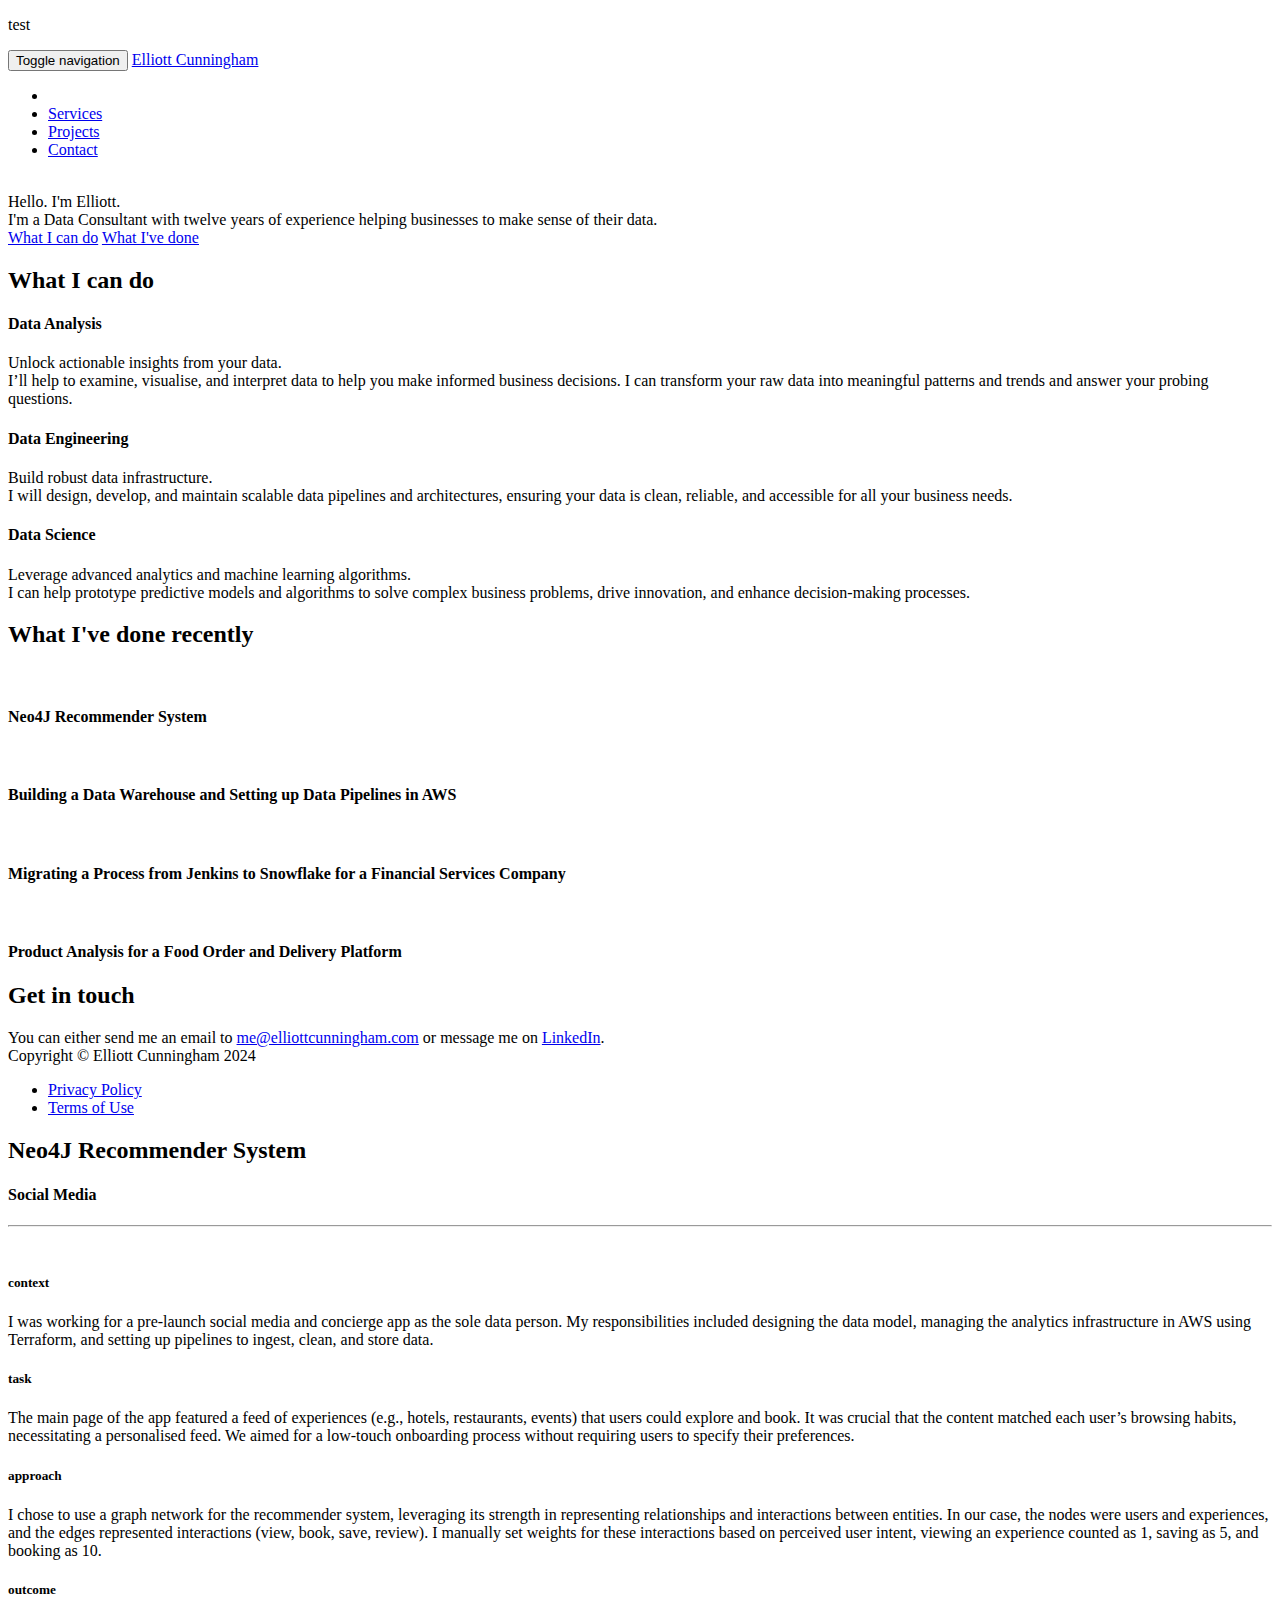
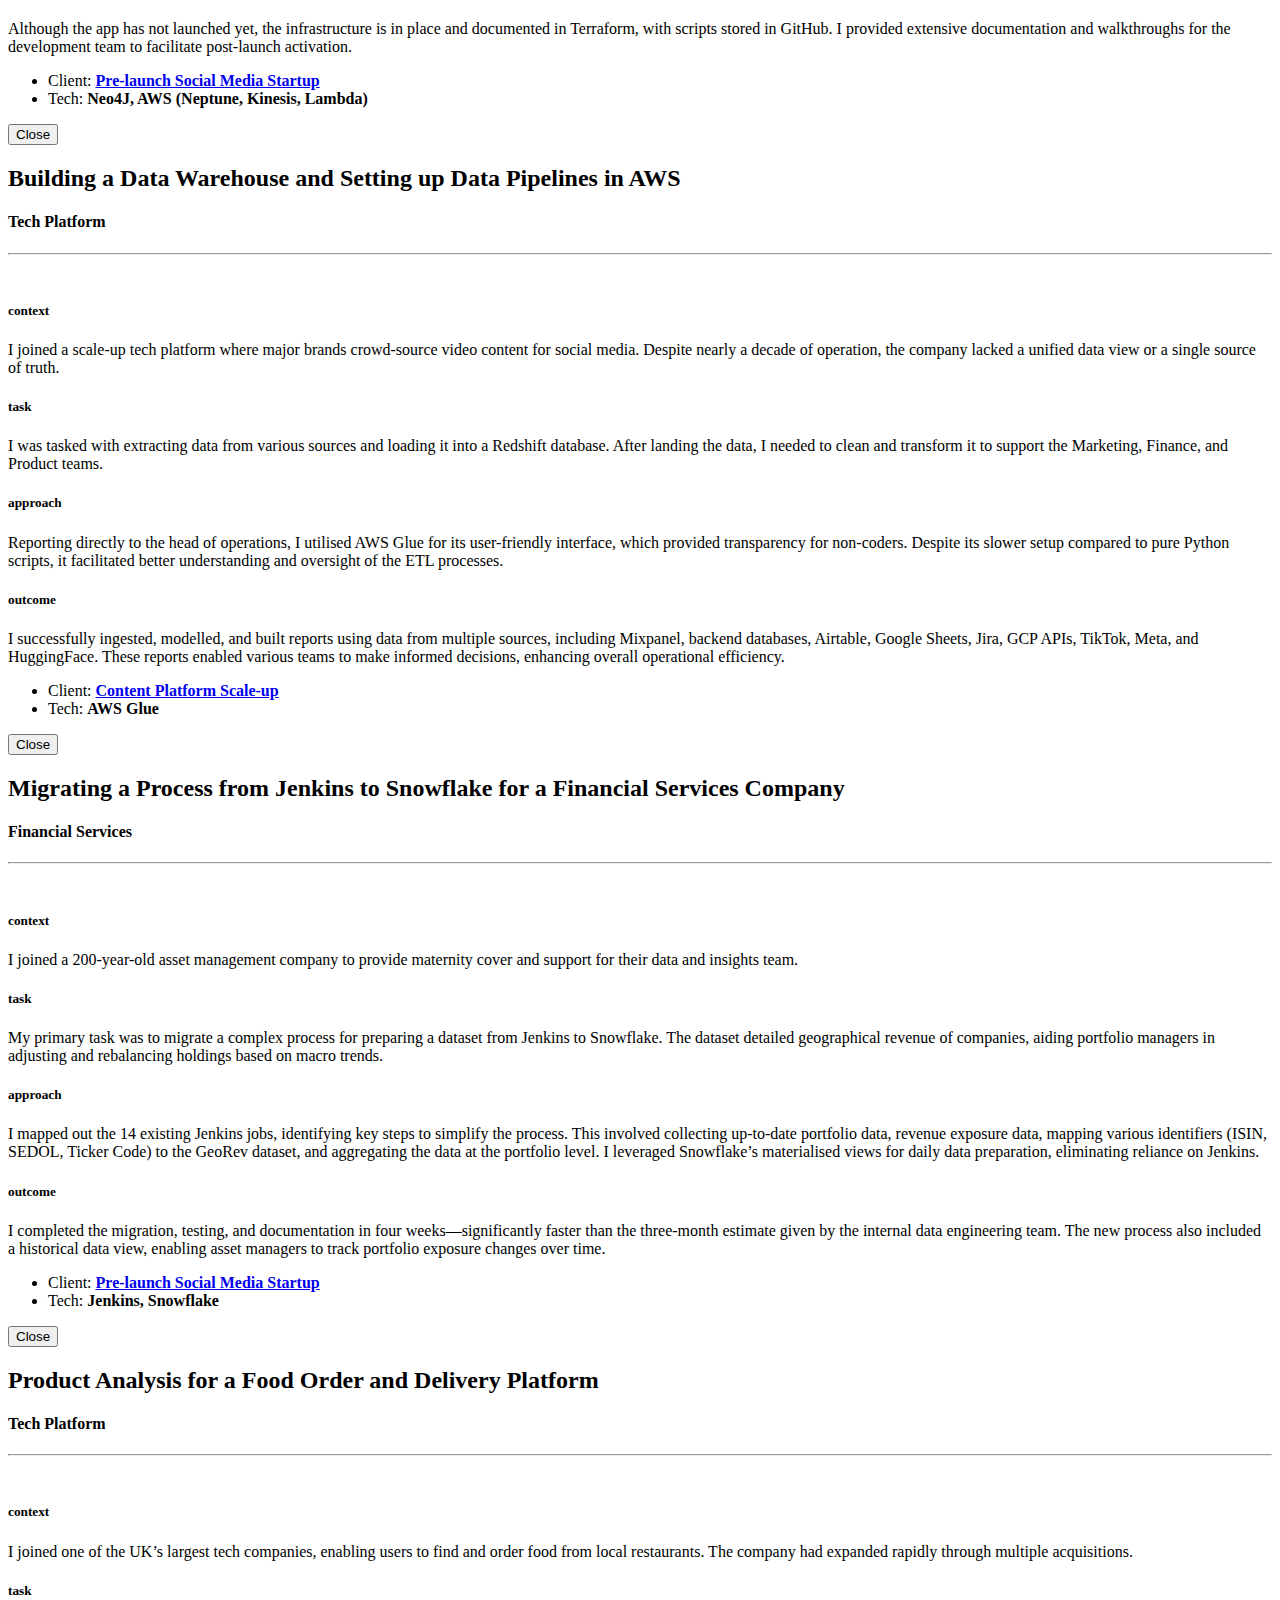
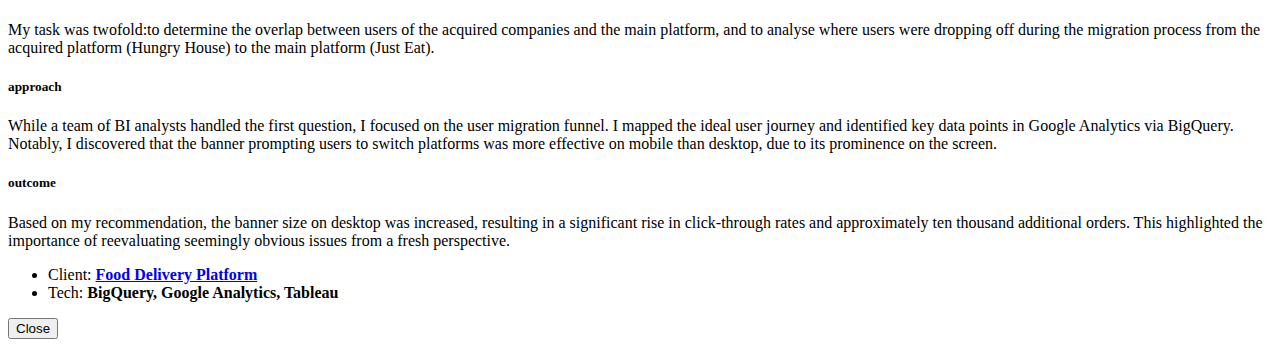
==== 2021/03/15/project-3/index.html @ 01ea959c "migrated to new site" ====
<!DOCTYPE html>
<html>
  <p>test</p>

  <head>
    <meta charset="utf-8">
    <meta http-equiv="X-UA-Compatible" content="IE=edge">
    <title>Product Analysis for a Food Order and Delivery Platform</title>
    <meta name="viewport" content="width=device-width">
    <meta name="description" content="London based Data Consultant">
    <link rel="canonical" href="http://localhost:4000/my-jekyll-site/2021/03/15/project-3/">


    <!-- Custom CSS & Bootstrap Core CSS - Uses Bootswatch Flatly Theme: http://bootswatch.com/flatly/ -->
    <link rel="stylesheet" href="/my-jekyll-site/style.css">

    <!-- Custom Fonts -->
    <link rel="stylesheet" href="/my-jekyll-site/css/font-awesome/css/font-awesome.min.css">
    <link rel="preconnect" href="https://fonts.googleapis.com">
    <link rel="preconnect" href="https://fonts.gstatic.com" crossorigin>
    <link href="https://fonts.googleapis.com/css2?family=Kaushan+Script&display=swap" rel="stylesheet">
    <link href="https://fonts.googleapis.com/css2?family=Anton&family=Rubik+Mono+One&display=swap" rel="stylesheet">
    <link href="https://fonts.googleapis.com/css?family=Montserrat:400,700" rel="stylesheet" type="text/css">
    <link href='https://fonts.googleapis.com/css?family=Kaushan+Script' rel='stylesheet' type='text/css'>
    <link href="https://fonts.googleapis.com/css?family=Lato:400,700,400italic,700italic" rel="stylesheet" type="text/css">
    <link href='https://fonts.googleapis.com/css?family=Droid+Serif:400,700,400italic,700italic' rel='stylesheet' type='text/css'>
    <link href='https://fonts.googleapis.com/css?family=Roboto+Slab:400,100,300,700' rel='stylesheet' type='text/css'>

    <!-- HTML5 Shim and Respond.js IE8 support of HTML5 elements and media queries -->
    <!-- WARNING: Respond.js doesn't work if you view the page via file:// -->
    <!--[if lt IE 9]>
        <script src="https://oss.maxcdn.com/libs/html5shiv/3.7.0/html5shiv.js"></script>
        <script src="https://oss.maxcdn.com/libs/respond.js/1.4.2/respond.min.js"></script>
    <![endif]-->
</head>



    <body id="page-top" class="index">

    <!-- Navigation -->
    <nav class="navbar navbar-default navbar-fixed-top">
        <div class="container">
            <!-- Brand and toggle get grouped for better mobile display -->
            <div class="navbar-header page-scroll">
                <button type="button" class="navbar-toggle" data-toggle="collapse" data-target="#bs-example-navbar-collapse-1">
                    <span class="sr-only">Toggle navigation</span>
                    <span class="icon-bar"></span>
                    <span class="icon-bar"></span>
                    <span class="icon-bar"></span>
                </button>
                <a class="navbar-brand page-scroll" href="#page-top">Elliott Cunningham</a>
            </div>

            <!-- Collect the nav links, forms, and other content for toggling -->
            <div class="collapse navbar-collapse" id="bs-example-navbar-collapse-1">
                <ul class="nav navbar-nav navbar-right">
                    <li class="hidden">
                        <a href="#page-top"></a>
                    </li>
                    <li>
                        <a class="page-scroll" href="#services">Services</a>
                    </li>
                    <li>
                        <a class="page-scroll" href="#portfolio">Projects</a>
                    </li>
                    <li>
                        <a class="page-scroll" href="#contact">Contact</a>
                    </li>
                </ul>
            </div>
            <!-- /.navbar-collapse -->
        </div>
        <!-- /.container-fluid -->
    </nav>

    <!-- Header -->
    <header class="bg-light-gray">
        <div class="container">
            <div class="intro-block">
                <div class="col sqs-col-12 span-12">
                    <div class="col-xs-4">
                        <!-- Your first column here -->
                        <img src="img/me.jpg" class="intro-image img-responsive img-centered" alt="">

                      </div>
                      <div class="col-xs-8">
                        <div class="intro-lead-in">Hello. I'm Elliott.</div>
                        <div class="intro-body-text">I'm a Data Consultant with twelve years of experience helping businesses to make sense of their data.</div>

                      </div>

                </div>
                <a href="#services" class="page-scroll btn btn-xl">What I can do</a>
                <a href="#portfolio" class="page-scroll btn btn-xl">What I've done</a>
            </div>
        </div>
    </header>
<!--
        
          
        
          
        
          
        
 -->


    <!-- Services Section -->
    <section id="services">
        <div class="container">
            <div class="row">
                <div class="col-lg-12 text-center">
                    <h2 class="section-heading">What I can do</h2>
                </div>
            </div>
            <div class="row text-center">
                <div class="col-md-4">
                    <span class="fa-stack fa-4x icon-graph">
                    </span>
                    <h4 class="service-heading">Data Analysis</h4>
                    <p class="text-muted">Unlock actionable insights from your data. <br>I’ll help to examine, visualise, and interpret data to help you make informed business decisions. I can transform your raw data into meaningful patterns and trends and answer your probing questions.</p>
                </div>
                <div class="col-md-4">
                    <span class="fa-stack fa-4x icon-cog">
                    </span>
                    <h4 class="service-heading">Data Engineering</h4>
                    <p class="text-muted">Build robust data infrastructure.  <br>I will design, develop, and maintain scalable data pipelines and architectures, ensuring your data is clean, reliable, and accessible for all your business needs.</p>
                </div>
                <div class="col-md-4">
                    <span class="fa-stack fa-4x icon-flask">
                    </span>
                    <h4 class="service-heading">Data Science</h4>
                    <p class="text-muted">Leverage advanced analytics and machine learning algorithms.  <br>I can help prototype predictive models and algorithms to solve complex business problems, drive innovation, and enhance decision-making processes.</p>
                </div>
            </div>
        </div>
    </section>
    <!-- Portfolio Grid Section -->
    <section id="portfolio" class="bg-light-gray">
        <div class="container">
            <div class="row">
                <div class="col-lg-12 text-center">
                    <h2 class="section-heading">What I've done recently</h2>
                </div>
            </div>
            <div class="row">
            
                <div class="col-md-4 col-sm-6 portfolio-item">
                    <a href="#portfolioModal1" class="portfolio-link" data-toggle="modal">
                        <div class="portfolio-hover">
                            <div class="portfolio-hover-content">
                                <i class="fa fa-plus fa-3x"></i>
                            </div>
                        </div>
                        <img src="img/portfolio/abstract-a.webp" class="img-responsive img-centered" alt="">
                    </a>
                    <div class="portfolio-caption">
                        <h4>Neo4J Recommender System</h4>
                        <p class="text-muted"></p>
                    </div>
                </div>
            
                <div class="col-md-4 col-sm-6 portfolio-item">
                    <a href="#portfolioModal2" class="portfolio-link" data-toggle="modal">
                        <div class="portfolio-hover">
                            <div class="portfolio-hover-content">
                                <i class="fa fa-plus fa-3x"></i>
                            </div>
                        </div>
                        <img src="img/portfolio/abstract-b.webp" class="img-responsive img-centered" alt="">
                    </a>
                    <div class="portfolio-caption">
                        <h4>Building a Data Warehouse and Setting up Data Pipelines in AWS</h4>
                        <p class="text-muted"></p>
                    </div>
                </div>
            
                <div class="col-md-4 col-sm-6 portfolio-item">
                    <a href="#portfolioModal4" class="portfolio-link" data-toggle="modal">
                        <div class="portfolio-hover">
                            <div class="portfolio-hover-content">
                                <i class="fa fa-plus fa-3x"></i>
                            </div>
                        </div>
                        <img src="img/portfolio/abstract-d.webp" class="img-responsive img-centered" alt="">
                    </a>
                    <div class="portfolio-caption">
                        <h4>Migrating a Process from Jenkins to Snowflake for a Financial Services Company</h4>
                        <p class="text-muted"></p>
                    </div>
                </div>
            
                <div class="col-md-4 col-sm-6 portfolio-item">
                    <a href="#portfolioModal3" class="portfolio-link" data-toggle="modal">
                        <div class="portfolio-hover">
                            <div class="portfolio-hover-content">
                                <i class="fa fa-plus fa-3x"></i>
                            </div>
                        </div>
                        <img src="img/portfolio/abstract-c.webp" class="img-responsive img-centered" alt="">
                    </a>
                    <div class="portfolio-caption">
                        <h4>Product Analysis for a Food Order and Delivery Platform</h4>
                        <p class="text-muted"></p>
                    </div>
                </div>
            
            </div>
        </div>
    </section>

    <section id="contact">
        <div class="container">
            <div class="row">
                <div class="col-lg-12 text-center">
                    <h2 class="section-heading">Get in touch</h2>
                </div>
            </div>
            <div class="row contact-details">
                <div>
                    You can either send me an email to <a href="mailto:me@elliottcunningham.com" target="_blank">me@elliottcunningham.com</a>
                    or message me on 
                <a href="https://www.linkedin.com/in/cunninghamelliott/" target="_blank">LinkedIn</a>. 
                </div>
            </div>
        </div>
    </section>

      <footer>
        <div class="container">
            <div class="row">
                <div class="col-md-4">
                    <span class="copyright">Copyright &copy; Elliott Cunningham 2024</span>
                </div>
                <div class="col-md-4">
                    <ul class="list-inline social-buttons">
                        
                    </ul>
                </div>
                <div class="col-md-4">
                    <ul class="list-inline quicklinks">
                        <li><a href="#">Privacy Policy</a>
                        </li>
                        <li><a href="#">Terms of Use</a>
                        </li>
                    </ul>
                </div>
            </div>
        </div>
    </footer>

     <!-- Portfolio Modals -->
 
    <div class="portfolio-modal modal fade" id="portfolioModal1" tabindex="-1" role="dialog" aria-hidden="true">
        <div class="modal-content">
            <div class="close-modal" data-dismiss="modal">
                <div class="lr">
                    <div class="rl">
                    </div>
                </div>
            </div>
            <div class="container">
                <div class="row">
                    <div class="col-lg-8 col-lg-offset-2">
                        <div class="modal-body">
                            <h2>Neo4J Recommender System</h2>
                            <h4>Social Media</h4>
                            <hr class="star-primary">
                            <img src="img/portfolio/abstract-a.webp" class="img-responsive img-centered" alt="">
                            <h5>context</h5>
                            <p>I was working for a pre-launch social media and concierge app as the sole data person. My responsibilities included designing the data model, managing the analytics infrastructure in AWS using Terraform, and setting up pipelines to ingest, clean, and store data.</p>
                            <h5>task</h5>
                            <p>The main page of the app featured a feed of experiences (e.g., hotels, restaurants, events) that users could explore and book. It was crucial that the content matched each user’s browsing habits, necessitating a personalised feed. We aimed for a low-touch onboarding process without requiring users to specify their preferences.</p>
                            <h5>approach</h5>
                            <p>I chose to use a graph network for the recommender system, leveraging its strength in representing relationships and interactions between entities. In our case, the nodes were users and experiences, and the edges represented interactions (view, book, save, review). I manually set weights for these interactions based on perceived user intent, viewing an experience counted as 1, saving as 5, and booking as 10.</p>
                            <h5>outcome</h5>
                            <p>Although the app has not launched yet, the infrastructure is in place and documented in Terraform, with scripts stored in GitHub. I provided extensive documentation and walkthroughs for the development team to facilitate post-launch activation.</p>
                            <ul class="list-inline item-details">
                                <li>Client:
                                    <strong><a href="http://startbootstrap.com">Pre-launch Social Media Startup</a>
                                    </strong>
                                </li>
                                <li>Tech:
                                    <strong>Neo4J, AWS (Neptune, Kinesis, Lambda)</a>
                                    </strong>
                                </li>
                            </ul>
                            <button type="button" class="btn btn-default" data-dismiss="modal"><i class="fa fa-times"></i> Close</button>
                        </div>
                    </div>
                </div>
            </div>
        </div>
    </div>

    <div class="portfolio-modal modal fade" id="portfolioModal2" tabindex="-1" role="dialog" aria-hidden="true">
        <div class="modal-content">
            <div class="close-modal" data-dismiss="modal">
                <div class="lr">
                    <div class="rl">
                    </div>
                </div>
            </div>
            <div class="container">
                <div class="row">
                    <div class="col-lg-8 col-lg-offset-2">
                        <div class="modal-body">
                            <h2>Building a Data Warehouse and Setting up Data Pipelines in AWS</h2>
                            <h4>Tech Platform</h4>
                            <hr class="star-primary">
                            <img src="img/portfolio/abstract-b.webp" class="img-responsive img-centered" alt="">
                            <h5>context</h5>
                            <p>I joined a scale-up tech platform where major brands crowd-source video content for social media. Despite nearly a decade of operation, the company lacked a unified data view or a single source of truth.</p>
                            <h5>task</h5>
                            <p>I was tasked with extracting data from various sources and loading it into a Redshift database. After landing the data, I needed to clean and transform it to support the Marketing, Finance, and Product teams.</p>
                            <h5>approach</h5>
                            <p>Reporting directly to the head of operations, I utilised AWS Glue for its user-friendly interface, which provided transparency for non-coders. Despite its slower setup compared to pure Python scripts, it facilitated better understanding and oversight of the ETL processes.</p>
                            <h5>outcome</h5>
                            <p>I successfully ingested, modelled, and built reports using data from multiple sources, including Mixpanel, backend databases, Airtable, Google Sheets, Jira, GCP APIs, TikTok, Meta, and HuggingFace. These reports enabled various teams to make informed decisions, enhancing overall operational efficiency.</p>
                            <ul class="list-inline item-details">
                                <li>Client:
                                    <strong><a href="http://startbootstrap.com">Content Platform Scale-up</a>
                                    </strong>
                                </li>
                                <li>Tech:
                                    <strong>AWS Glue</a>
                                    </strong>
                                </li>
                            </ul>
                            <button type="button" class="btn btn-default" data-dismiss="modal"><i class="fa fa-times"></i> Close</button>
                        </div>
                    </div>
                </div>
            </div>
        </div>
    </div>

    <div class="portfolio-modal modal fade" id="portfolioModal4" tabindex="-1" role="dialog" aria-hidden="true">
        <div class="modal-content">
            <div class="close-modal" data-dismiss="modal">
                <div class="lr">
                    <div class="rl">
                    </div>
                </div>
            </div>
            <div class="container">
                <div class="row">
                    <div class="col-lg-8 col-lg-offset-2">
                        <div class="modal-body">
                            <h2>Migrating a Process from Jenkins to Snowflake for a Financial Services Company</h2>
                            <h4>Financial Services</h4>
                            <hr class="star-primary">
                            <img src="img/portfolio/abstract-d.webp" class="img-responsive img-centered" alt="">
                            <h5>context</h5>
                            <p>I joined a 200-year-old asset management company to provide maternity cover and support for their data and insights team.</p>
                            <h5>task</h5>
                            <p>My primary task was to migrate a complex process for preparing a dataset from Jenkins to Snowflake. The dataset detailed geographical revenue of companies, aiding portfolio managers in adjusting and rebalancing holdings based on macro trends.</p>
                            <h5>approach</h5>
                            <p>I mapped out the 14 existing Jenkins jobs, identifying key steps to simplify the process. This involved collecting up-to-date portfolio data, revenue exposure data, mapping various identifiers (ISIN, SEDOL, Ticker Code) to the GeoRev dataset, and aggregating the data at the portfolio level. I leveraged Snowflake’s materialised views for daily data preparation, eliminating reliance on Jenkins.</p>
                            <h5>outcome</h5>
                            <p>I completed the migration, testing, and documentation in four weeks—significantly faster than the three-month estimate given by the internal data engineering team. The new process also included a historical data view, enabling asset managers to track portfolio exposure changes over time.</p>
                            <ul class="list-inline item-details">
                                <li>Client:
                                    <strong><a href="http://startbootstrap.com">Pre-launch Social Media Startup</a>
                                    </strong>
                                </li>
                                <li>Tech:
                                    <strong>Jenkins, Snowflake</a>
                                    </strong>
                                </li>
                            </ul>
                            <button type="button" class="btn btn-default" data-dismiss="modal"><i class="fa fa-times"></i> Close</button>
                        </div>
                    </div>
                </div>
            </div>
        </div>
    </div>

    <div class="portfolio-modal modal fade" id="portfolioModal3" tabindex="-1" role="dialog" aria-hidden="true">
        <div class="modal-content">
            <div class="close-modal" data-dismiss="modal">
                <div class="lr">
                    <div class="rl">
                    </div>
                </div>
            </div>
            <div class="container">
                <div class="row">
                    <div class="col-lg-8 col-lg-offset-2">
                        <div class="modal-body">
                            <h2>Product Analysis for a Food Order and Delivery Platform</h2>
                            <h4>Tech Platform</h4>
                            <hr class="star-primary">
                            <img src="img/portfolio/abstract-c.webp" class="img-responsive img-centered" alt="">
                            <h5>context</h5>
                            <p>I joined one of the UK’s largest tech companies, enabling users to find and order food from local restaurants. The company had expanded rapidly through multiple acquisitions.</p>
                            <h5>task</h5>
                            <p>My task was twofold:to determine the overlap between users of the acquired companies and the main platform, and to analyse where users were dropping off during the migration process from the acquired platform (Hungry House) to the main platform (Just Eat).</p>
                            <h5>approach</h5>
                            <p>While a team of BI analysts handled the first question, I focused on the user migration funnel. I mapped the ideal user journey and identified key data points in Google Analytics via BigQuery. Notably, I discovered that the banner prompting users to switch platforms was more effective on mobile than desktop, due to its prominence on the screen.</p>
                            <h5>outcome</h5>
                            <p>Based on my recommendation, the banner size on desktop was increased, resulting in a significant rise in click-through rates and approximately ten thousand additional orders. This highlighted the importance of reevaluating seemingly obvious issues from a fresh perspective.</p>
                            <ul class="list-inline item-details">
                                <li>Client:
                                    <strong><a href="http://startbootstrap.com">Food Delivery Platform</a>
                                    </strong>
                                </li>
                                <li>Tech:
                                    <strong>BigQuery, Google Analytics, Tableau</a>
                                    </strong>
                                </li>
                            </ul>
                            <button type="button" class="btn btn-default" data-dismiss="modal"><i class="fa fa-times"></i> Close</button>
                        </div>
                    </div>
                </div>
            </div>
        </div>
    </div>


     <!-- jQuery Version 1.11.0 -->
    <script src="/my-jekyll-site/js/jquery-1.11.0.js"></script>

    <!-- Bootstrap Core JavaScript -->
    <script src="/my-jekyll-site/js/bootstrap.min.js"></script>

    <!-- Plugin JavaScript -->
    <script src="/my-jekyll-site/js/jquery.easing.min.js"></script>
    <script src="/my-jekyll-site/js/classie.js"></script>
    <script src="/my-jekyll-site/js/cbpAnimatedHeader.js"></script>

    <!-- Contact Form JavaScript -->
    <script src="/my-jekyll-site/js/jqBootstrapValidation.js"></script>
    <script src="/my-jekyll-site/js/contact_me.js"></script>

    <!-- Custom Theme JavaScript -->
    <script src="/my-jekyll-site/js/agency.js"></script>


    </body>
</html>
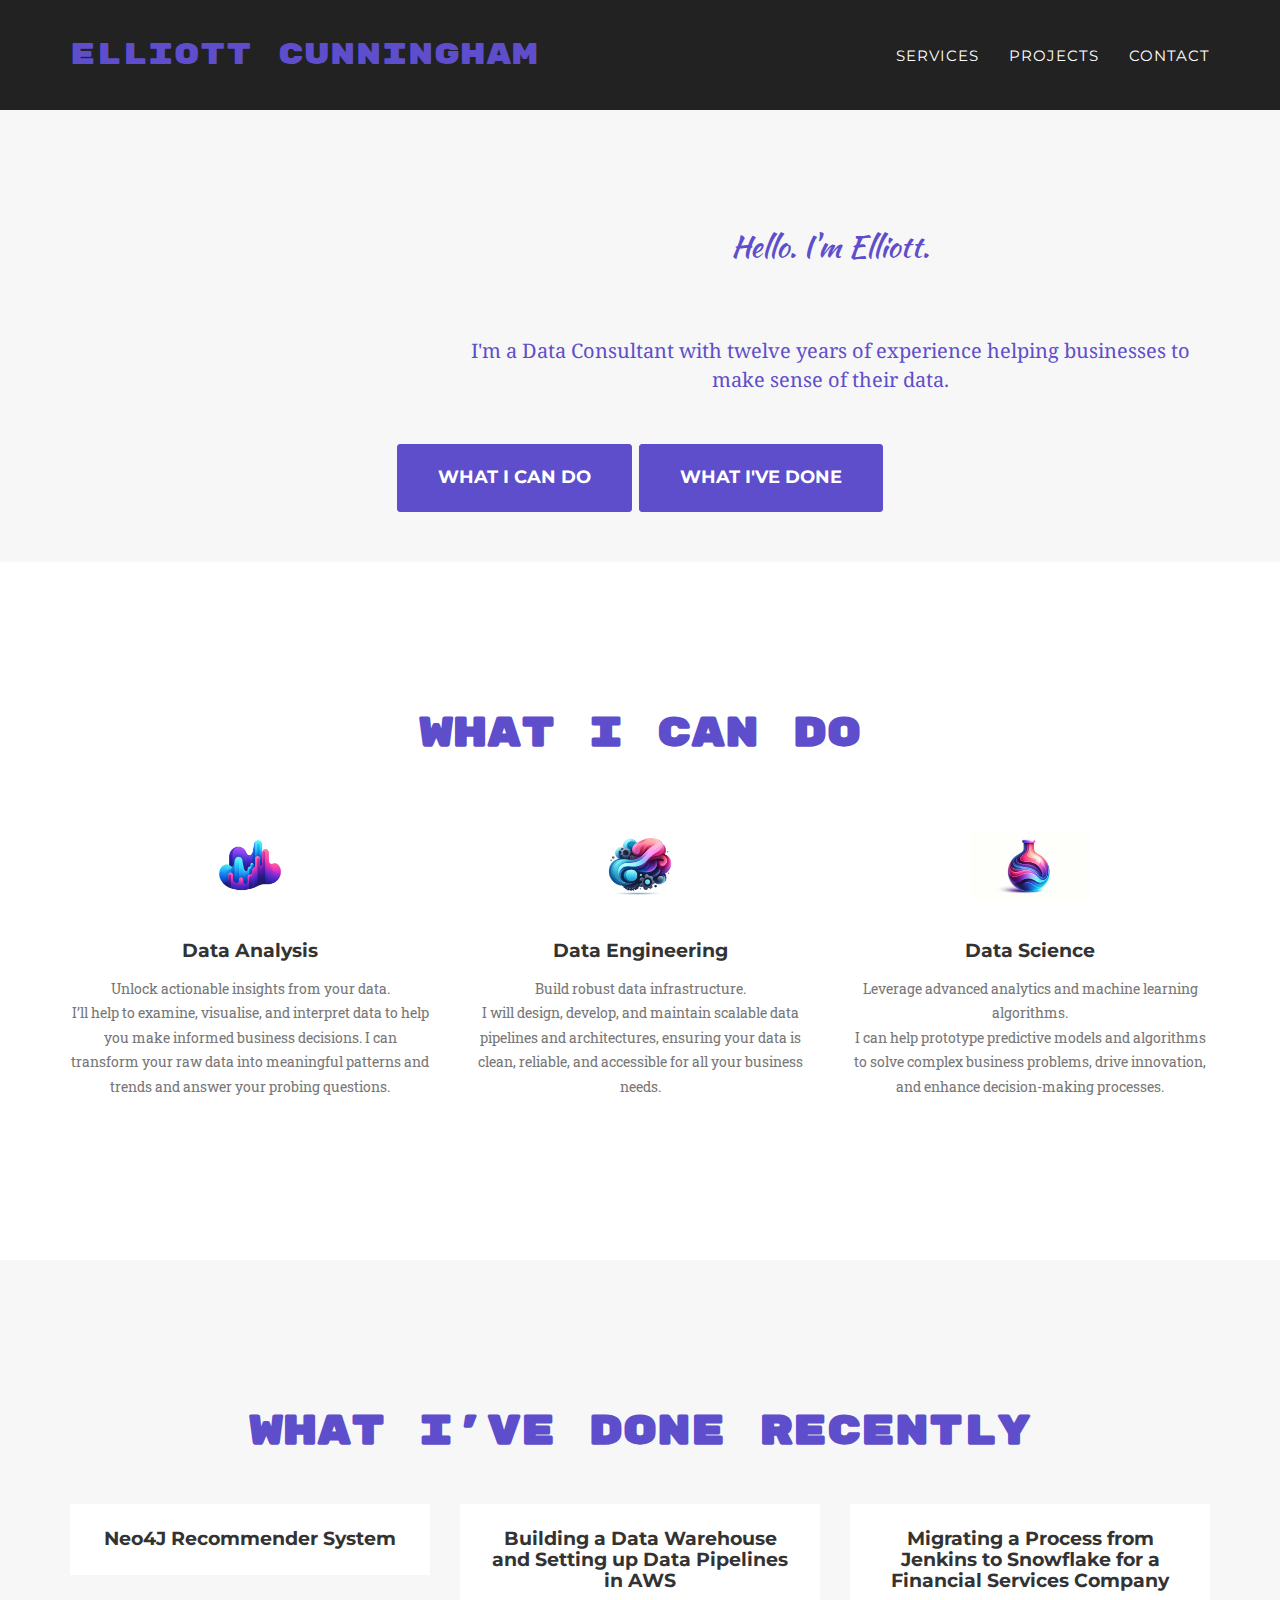
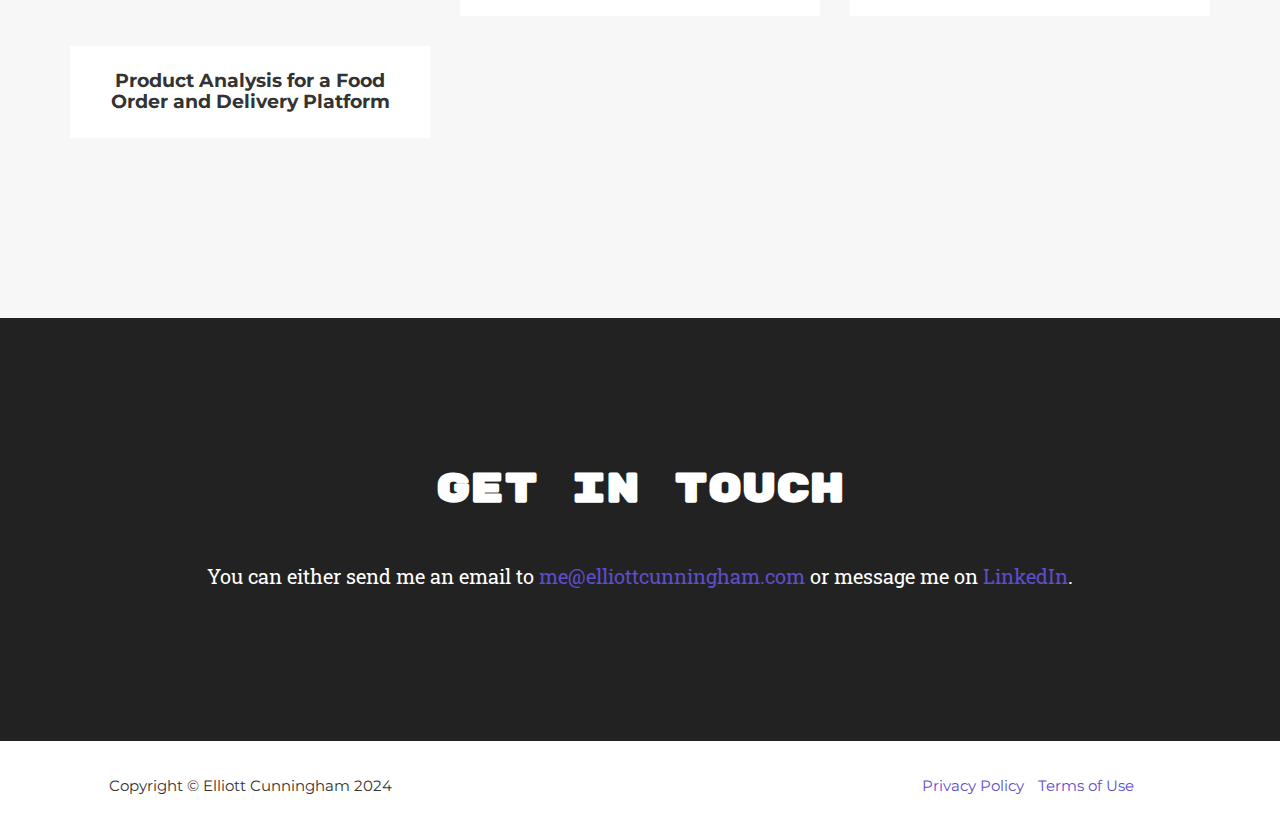
==== commit 7fc22db5: "migrated to new site and updated base url" ====
--- a/2021/03/15/project-3/index.html
+++ b/2021/03/15/project-3/index.html
@@ -8,14 +8,14 @@
     <title>Product Analysis for a Food Order and Delivery Platform</title>
     <meta name="viewport" content="width=device-width">
     <meta name="description" content="London based Data Consultant">
-    <link rel="canonical" href="http://localhost:4000/my-jekyll-site/2021/03/15/project-3/">
+    <link rel="canonical" href="http://elliottcunningham.com/2021/03/15/project-3/">
 
 
     <!-- Custom CSS & Bootstrap Core CSS - Uses Bootswatch Flatly Theme: http://bootswatch.com/flatly/ -->
-    <link rel="stylesheet" href="/my-jekyll-site/style.css">
+    <link rel="stylesheet" href="/style.css">
 
     <!-- Custom Fonts -->
-    <link rel="stylesheet" href="/my-jekyll-site/css/font-awesome/css/font-awesome.min.css">
+    <link rel="stylesheet" href="/css/font-awesome/css/font-awesome.min.css">
     <link rel="preconnect" href="https://fonts.googleapis.com">
     <link rel="preconnect" href="https://fonts.gstatic.com" crossorigin>
     <link href="https://fonts.googleapis.com/css2?family=Kaushan+Script&display=swap" rel="stylesheet">
@@ -423,22 +423,22 @@
 
 
      <!-- jQuery Version 1.11.0 -->
-    <script src="/my-jekyll-site/js/jquery-1.11.0.js"></script>
+    <script src="/js/jquery-1.11.0.js"></script>
 
     <!-- Bootstrap Core JavaScript -->
-    <script src="/my-jekyll-site/js/bootstrap.min.js"></script>
+    <script src="/js/bootstrap.min.js"></script>
 
     <!-- Plugin JavaScript -->
-    <script src="/my-jekyll-site/js/jquery.easing.min.js"></script>
-    <script src="/my-jekyll-site/js/classie.js"></script>
-    <script src="/my-jekyll-site/js/cbpAnimatedHeader.js"></script>
+    <script src="/js/jquery.easing.min.js"></script>
+    <script src="/js/classie.js"></script>
+    <script src="/js/cbpAnimatedHeader.js"></script>
 
     <!-- Contact Form JavaScript -->
-    <script src="/my-jekyll-site/js/jqBootstrapValidation.js"></script>
-    <script src="/my-jekyll-site/js/contact_me.js"></script>
+    <script src="/js/jqBootstrapValidation.js"></script>
+    <script src="/js/contact_me.js"></script>
 
     <!-- Custom Theme JavaScript -->
-    <script src="/my-jekyll-site/js/agency.js"></script>
+    <script src="/js/agency.js"></script>
 
 
     </body>
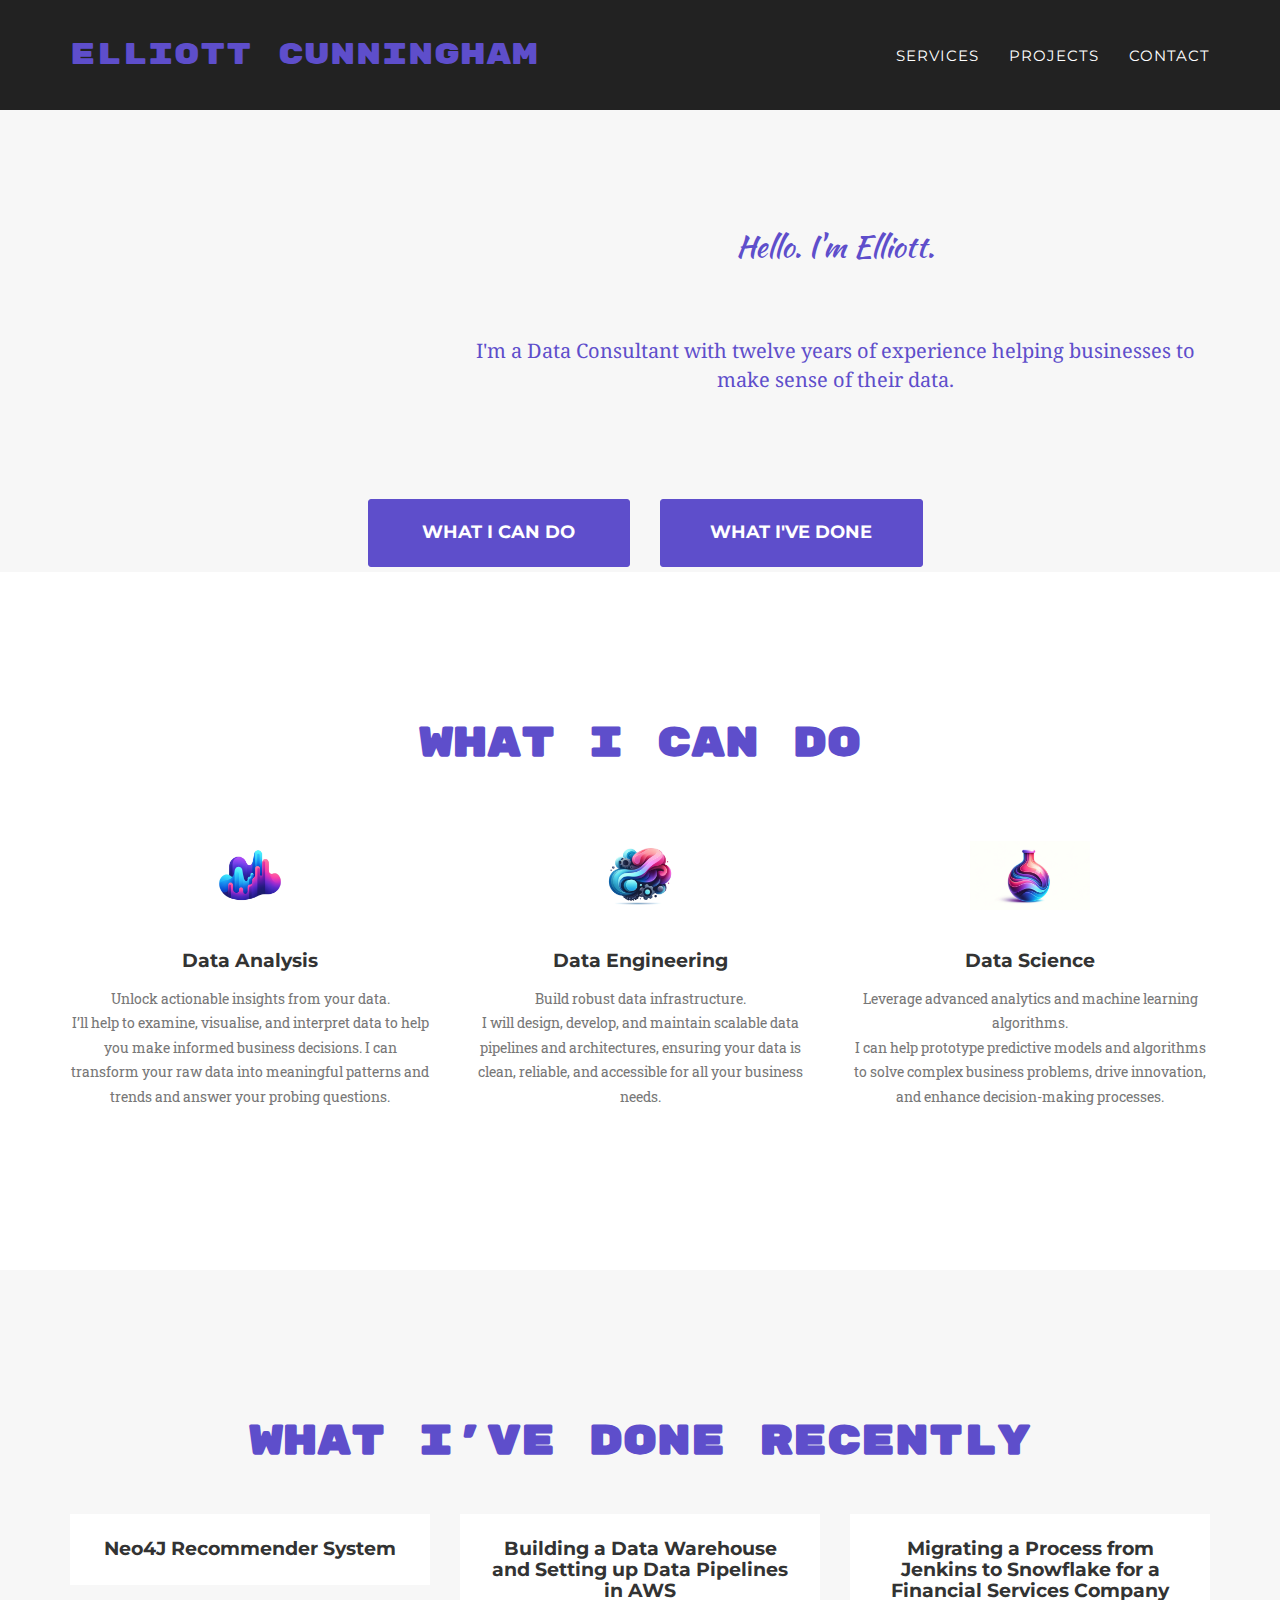
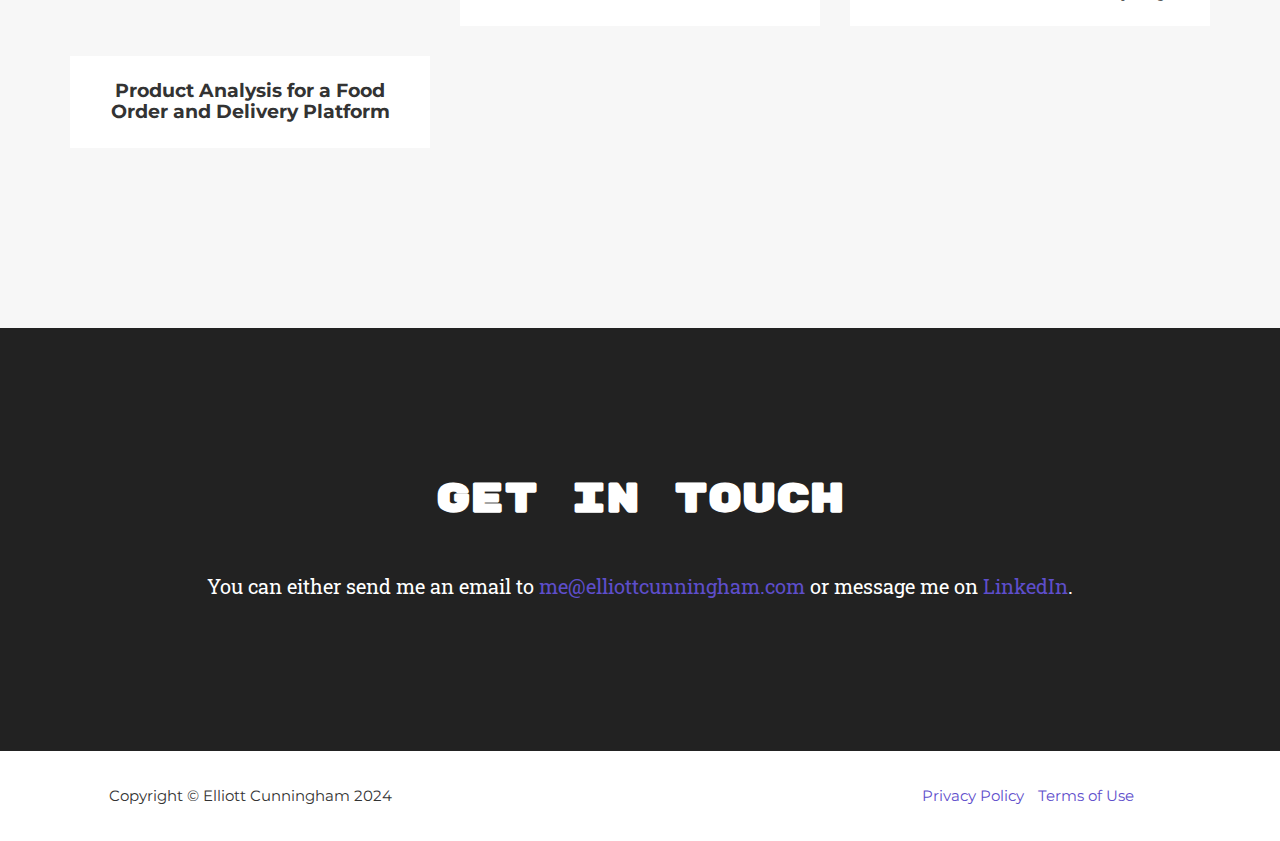
==== commit 9455113a: "small tweaks" ====
--- a/2021/03/15/project-3/index.html
+++ b/2021/03/15/project-3/index.html
@@ -9,7 +9,14 @@
     <meta name="viewport" content="width=device-width">
     <meta name="description" content="London based Data Consultant">
     <link rel="canonical" href="http://elliottcunningham.com/2021/03/15/project-3/">
-
+    <!-- Google Tag Manager -->
+    <script>(function(w,d,s,l,i){w[l]=w[l]||[];w[l].push({'gtm.start':
+        new Date().getTime(),event:'gtm.js'});var f=d.getElementsByTagName(s)[0],
+        j=d.createElement(s),dl=l!='dataLayer'?'&l='+l:'';j.async=true;j.src=
+        'https://www.googletagmanager.com/gtm.js?id='+i+dl;f.parentNode.insertBefore(j,f);
+        })(window,document,'script','dataLayer','GTM-5CXJ4MBL');</script>
+    <!-- End Google Tag Manager -->
+    
 
     <!-- Custom CSS & Bootstrap Core CSS - Uses Bootswatch Flatly Theme: http://bootswatch.com/flatly/ -->
     <link rel="stylesheet" href="/style.css">
@@ -37,6 +44,10 @@
 
 
     <body id="page-top" class="index">
+    <!-- Google Tag Manager (noscript) -->
+    <noscript><iframe src="https://www.googletagmanager.com/ns.html?id=GTM-5CXJ4MBL"
+      height="0" width="0" style="display:none;visibility:hidden"></iframe></noscript>
+    <!-- End Google Tag Manager (noscript) -->
 
     <!-- Navigation -->
     <nav class="navbar navbar-default navbar-fixed-top">
@@ -74,28 +85,60 @@
         <!-- /.container-fluid -->
     </nav>
 
-    <!-- Header -->
+
+
+<header class="bg-light-gray">
+    <div class="container">
+        <div class="intro-block row">
+            <div class="col-sm-4">
+                <!-- Your first column here -->
+                <img src="img/me.jpg" class="intro-image img-responsive img-centered" alt="">
+            </div>
+            <div class="col-sm-8">
+                <div class="intro-lead-in">Hello. I'm Elliott.</div>
+                <div class="intro-body-text">I'm a Data Consultant with twelve years of experience helping businesses to make sense of their data.</div>
+            </div>
+        </div>
+        <div class="row btn-container">
+            <div class="col-sm-3"></div>
+            <div class="col-xs-12 col-sm-3">
+                <a href="#services" class="page-scroll btn btn-xl btn-block">What I can do</a>
+            </div>
+            <div class="col-xs-12 col-sm-3">
+                <a href="#portfolio" class="page-scroll btn btn-xl btn-block">What I've done</a>
+            </div>
+        </div>
+    </div>
+</header>
+
+    <!-- Header 
     <header class="bg-light-gray">
         <div class="container">
             <div class="intro-block">
                 <div class="col sqs-col-12 span-12">
-                    <div class="col-xs-4">
-                        <!-- Your first column here -->
+
+                    <div class="col-sm-4">
+                       Your first column here 
                         <img src="img/me.jpg" class="intro-image img-responsive img-centered" alt="">
-
-                      </div>
-                      <div class="col-xs-8">
+                    </div>
+                    <div class="col-sm-8">
                         <div class="intro-lead-in">Hello. I'm Elliott.</div>
                         <div class="intro-body-text">I'm a Data Consultant with twelve years of experience helping businesses to make sense of their data.</div>
-
-                      </div>
-
-                </div>
+                    </div>
+            </div>
+            <div class="container">
+                <div class="row">
+                <div class="col-6">
                 <a href="#services" class="page-scroll btn btn-xl">What I can do</a>
+                </div>
+                <div class="col-6">
                 <a href="#portfolio" class="page-scroll btn btn-xl">What I've done</a>
             </div>
-        </div>
-    </header>
+            </div>
+            </div>
+            </div>
+        </div>
+    </header> -->
 <!--
         
           
